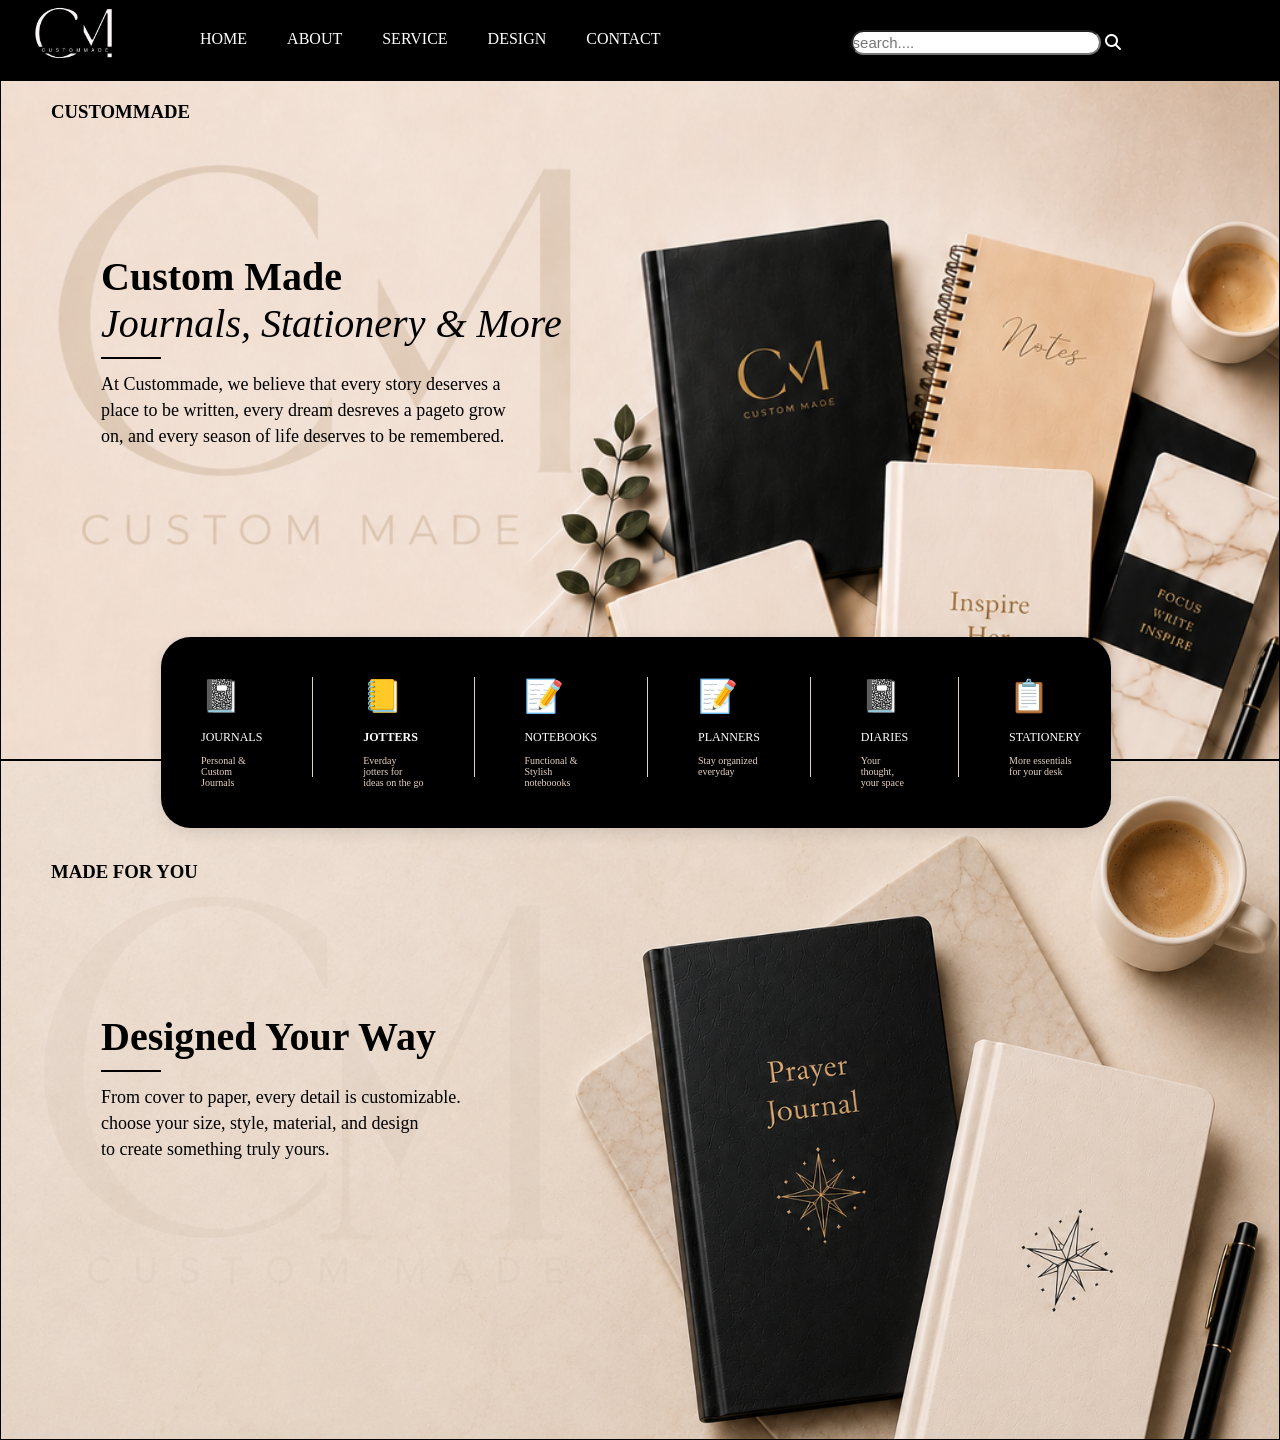
==== index.html @ 5de8f577 "first commit" ====
<!DOCTYPE html>
<html lang="en">

<head>
    <meta charset="UTF-8">
    <meta name="viewport" content="width=device-width, initial-scale=1.0">
    <title>CUSTOMMADE</title>
    <link rel="stylesheet" href="style.css">
    <link rel="stylesheet" href="https://cdnjs.cloudflare.com/ajax/libs/font-awesome/6.5.1/css/all.min.css">
</head>

<body>
    <div class="hero">
        <div class="logo"> </div>
        <div class="header">
            <a href="index.html">

                HOME
            </a>
            <a href="about.html">
                ABOUT
            </a>
            <a href="service.html">
                SERVICE
            </a>
            <a href="design.html">
                DESIGN
            </a>
            <a href="contact.html">
                CONTACT

            </a>

            <form action="search">
                <input type="text" placeholder="search....">
                <i class="fa-solid fa-magnifying-glass"></i>
            </form>
        </div>
    </div>
    <div class="background">
      <div class="CM">
        <h3>
            CUSTOMMADE
        </h3>
        </div>
        <div class="text">
            <b> Custom Made </b>
            <div class="text1"> Journals, Stationery & More</div>
        </div>
        <div class="line">

        </div>
        <div class="text3">
            At Custommade, we believe that every story deserves a
            <div class="text4">
     place to be written, every dream desreves a pageto grow 
            </div>
            <div class="text4">
                 on, and every season of life deserves to be remembered.


            </div>
        </div>



        <div class="stationery">
            <div class="emojies">
                <div> 📓
                    <div class="title1">JOURNALS</div>
                    <div class="title">
                        Personal &
                        Custom Journals
                    </div>
                </div>
                <div class="line1">

                </div>
                <div>
                    📒
                    <div class="title1">
                        <b> JOTTERS </b>
                        <div class="title">
                            Everday jotters
                            for ideas on the go
                        </div>
                    </div>

                </div>
                <div class="line1">

                </div>
                <div>
                    📝
                    <div class="title1">
                        NOTEBOOKS
                        <div class="title">
                            Functional & Stylish
                            noteboooks
                        </div>
                    </div>
                </div>
                <div class="line1">

                </div>
                <div>
                    📝
                    <div class="title1">
                        PLANNERS
                        <div class="title">
                            Stay organized
                            everyday
                        </div>
                    </div>
                </div>
                <div class="line1">

                </div>

                <div>
                    📓
                    <div class="title1">
                        DIARIES
                        <div class="title">
                            Your thought, your space
                        </div>
                    </div>
                </div>
                <div class="line1">

                </div>
                <div>
                    📋
                    <div class="title1">
                        STATIONERY
                        <div class="title">
                            More essentials for your desk
                        </div>
                    </div>
                </div>
            </div>
        </div>

    </div>
    <div class="background1">
        <div class="h">
            <h3>MADE FOR YOU
            </h3>
        </div>
        <div class="text">
            <b> Designed Your Way </b>

        </div>
        <div class="line">

        </div>
        <div class="text3">
            From cover to paper, every detail is customizable.
            <div class="text4">
                choose your size, style, material, and design
            </div>
            <div class="text4">
                to create something truly yours.





            </div>
        </div>
    </div>

<script src="index.js"></script>
</body>

</html>
---- style.css ----
* {
  margin: 0;
  padding: 0;
  box-sizing: border-box;
}
body {
  color: white;
  background-color: black;
}
.logo {
  height: 80px;
  width: 150px;
  background-image: url(1781220738416.jpg);
  background-position: center;
  background-repeat: no-repeat;
  background-size: cover;
  border-radius: 70px;
}

.hero {
  display: flex;
}

.header {
  display: flex;
  gap: 40px;
  margin-left: 50px;
  margin-top: 30px;
}
.header form {
  margin-left: 150px;
}
.header a {
  text-decoration: none;
  color: white;
}

.text {
  margin-left: 100px;
  font-size: 40px;
  margin-top: 130px;
}
.text1 {
  font-style: italic;
}
.background {
  border: solid 1px black;
  height: 680px;
  background-image: url(CM.png);
  background-repeat: no-repeat;
  background-size: cover;
  color: black;
}
.stationery {
  display: flex;

  width: 950px;
  padding: 40px;
  border-radius: 30px;
  box-shadow: 0 4px 15px rgba(0, 0, 0, 0.1);
  margin-left: 160px;
  background-color: black;
  margin-top: 190px;
  color: white;

  position: relative;
}
.line {
  height: 2px;
  width: 60px;
  background-color: black;
  margin-top: 10px;
  margin-left: 100px;
}
form input {
  font-size: 15px;
  border-radius: 15px;
  height: 25px;
  width: 250px;
}

button {
  background-color: black;
}
.text3 {
  margin-left: 100px;
  font-size: 18px;
  margin-top: 15px;
}
.text4 {
  margin-bottom: 5px;
  margin-top: 5px;
}
.emojies {
  font-size: xx-large;
  display: flex;
  gap: 50px;
}
.title1 {
  font-size: 12px;
  margin-top: 15px;
}
.title {
  font-size: 10px;
  color: #e5d0c0;
  margin-top: 10px;
}
.line1 {
  background-color: #e5d0c0;
  height: 100px;
  width: 2px;
}
.h h3 {
  margin-top: 100px;
  margin-left: 50px;
}
.background1 {
  border: solid 1px black;
  height: 680px;
  background-image: url(CM1.png);
  background-repeat: no-repeat;
  background-size: cover;
  color: black;
}
.background h3 {
  margin-left: 50px;
}
.background2 {
  border: solid 1px black;
  height: 450px;
  background-image: url(CUSTOMMADE.png);
  background-repeat: no-repeat;
  background-size: cover;
  background-position: center;

  color: black;
}
.background3 {
  border: solid 1px black;
  height: 460px;
  background-color: black;
  color: #e5d0c0;
}
.order {
  margin-left: 50px;
}
.Theme {
  font-size: 50px;
  margin-top: 30px;
}
.line2 {
  height: 2px;
  width: 60px;
  background-color: black;
  margin-top: 20px;
  margin-left: 1px;
}
.Theme1 {
  font-size: 16px;
  margin-top: 30px;
  display: flex;
  flex-direction: column;
  gap: 5px;
  font-family: "Gill Sans", "Gill Sans MT", Calibri, "Trebuchet MS", sans-serif;
}

.order1 {
  margin-left: 330px;
}
.section {
  margin-top: 30px;
  margin-left: 239px;
  font-size: 20px;
  font-family: "Gill Sans", "Gill Sans MT", Calibri, "Trebuchet MS", sans-serif;
}
.CM {
  margin-top: 20px;
}
.line3 {
  height: 2px;
  width: 40px;
  background-color: #e5d0c0;
  margin-top: 10px;
  margin-left: 290px;
}
.section1 {
  margin-top: 10px;
}
.emojie {
  display: flex;
  margin-left: 150px;
  margin-top: 40px;
  gap: 50px;
}
.emojie h3 {
  margin-bottom: 10px;
}
.line5 {
  background-color: #e5d0c0;
  height: 120px;
  width: 2px;
  margin-top: 20px;
}
.emojie1 {
  font-size: 30px;
  margin-left: 50px;
  margin-bottom: 10px;
}
.background4 {
  background-color: #e5d0c0;
  height: 350px;
  color: black;
  margin-top: 20px;
}
.section2 {
  display: flex;
  gap: 100px;
}
.image {
  border: 10px solid rgb(241, 228, 228);
  height: 300px;
  width: 350px;
  margin-left: 250px;
  margin-top: 30px;
  background-image: url(Note.png);
  background-repeat: repeat;
  background-size: cover;
  background-position: center;
}
.brand {
  margin-top: 70px;
}
.brand h3 {
  margin-bottom: 10px;
}
.brand p {
  margin-top: 4px;
}

.line6 {
  height: 2px;
  width: 50px;
  background-color: black;
  margin-bottom: 10px;
}
.font {
  font-size: 30px;
  margin-top: 20px;
}

.header :hover {
  color: #e5d0c0;
}
.header :active {
  color: #e5d0c0;
  text-shadow:
    0 0 5px #e5d0c0,
    0 0 10px #e5d0c0,
    0 0 20px #e5d0c0;
}
.idea {
  margin-left: 100px;
}
.background6 {
  border: solid 1px black;
  height: 350px;
  background-image: url(CUSTOMMADE.png);
  background-repeat: no-repeat;
  background-size: cover;
  background-position: center;
  color: black;
}
.section3 {
  margin-left: 245px;
  margin-top: 20px;
}
.border {
  height: 160px;
  width: 300px;
  background-color: #e5d0c0;
  border-radius: 30px;
}
.group {
  display: flex;
  gap: 30px;
  margin-top: 30px;
  margin-left: 160px;
}
.circle {
  height: 90px;
  width: 90px;
  background-color: black;
  border-radius: 90px;
  margin-left: 10px;
  margin-top: 10px;
}
.circle i {
  font-size: 40px;
  margin-left: 26px;
  margin-top: 24px;
}
.group1 {
  display: flex;
  gap: 55px;
}
.group1
b{
  color: black;
  font-size: 20px;
}
.group1
p{
  color: black;
  margin-top: 20px;
  font-size: 15px;
}
.background7 {
  border: solid 1px black;
  height: 320px;
  background-color: black;
  color: #e5d0c0;
}
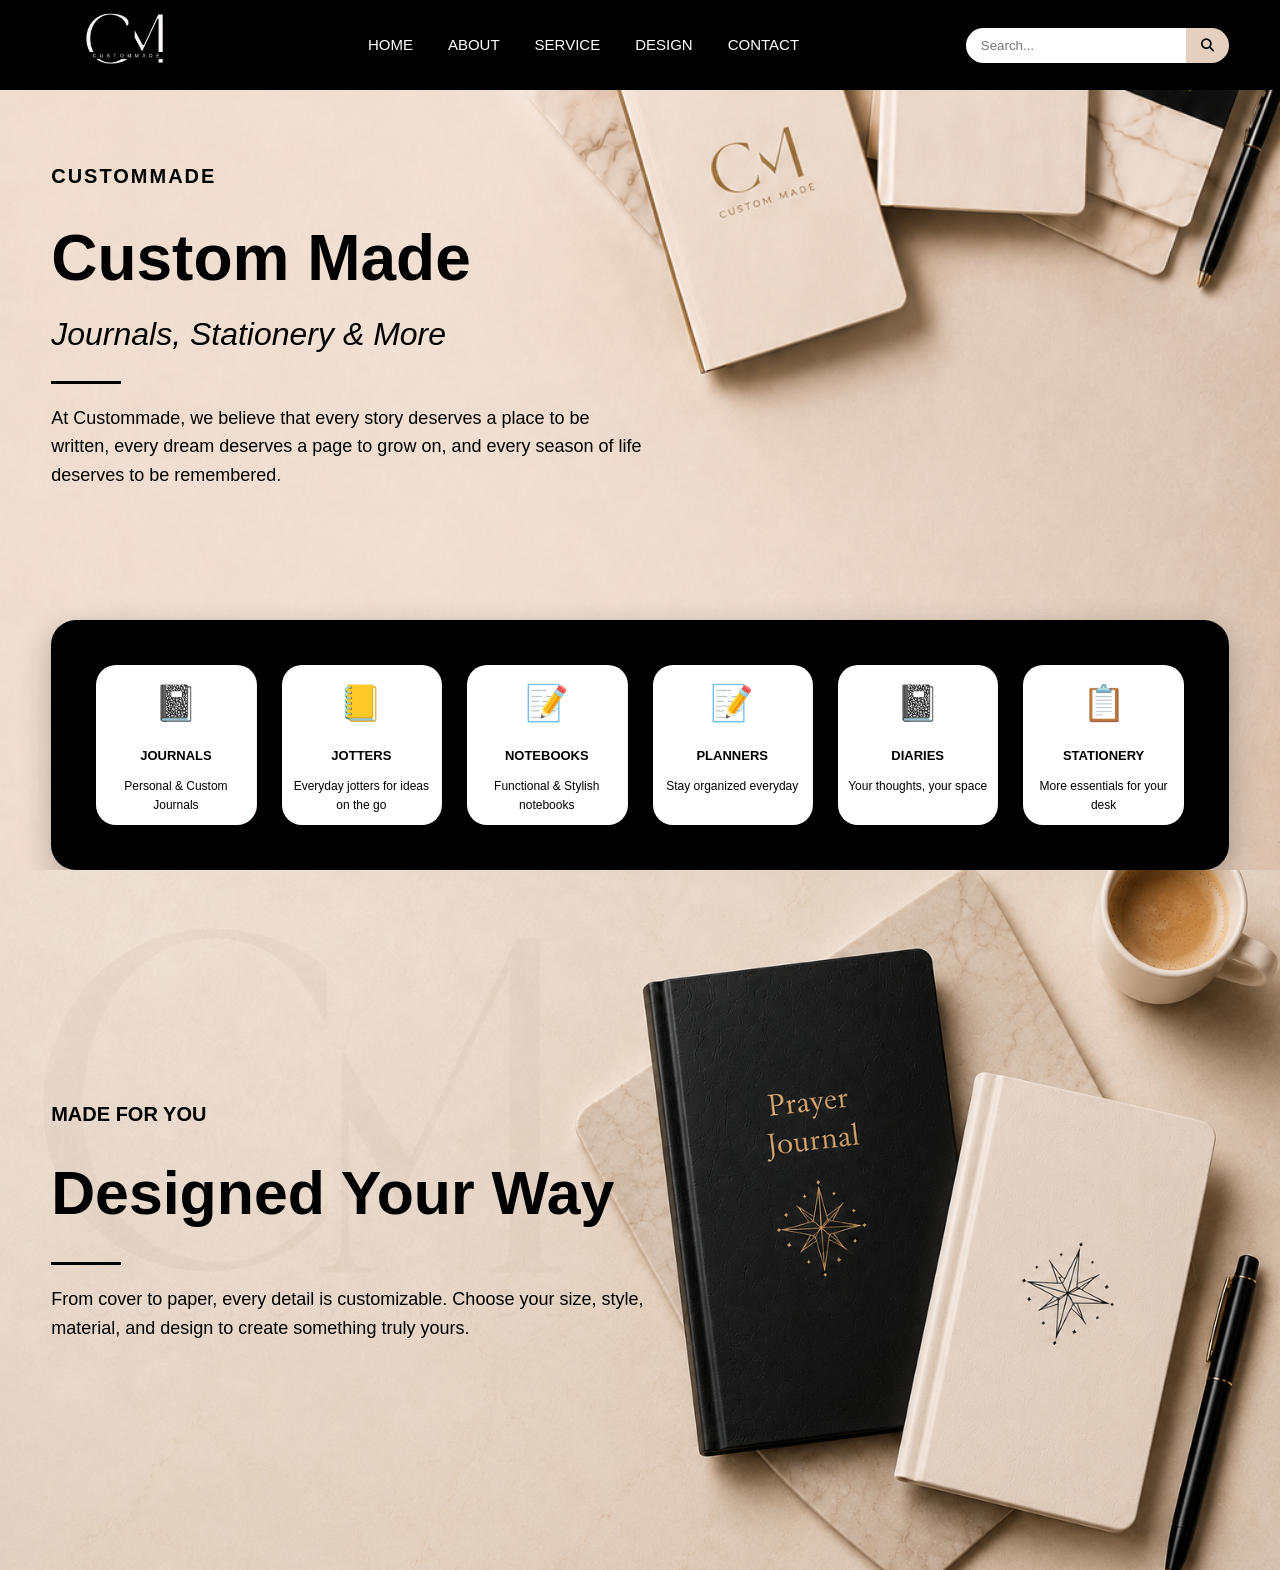
==== commit 2d98434a: "commit" ====
--- a/index.html
+++ b/index.html
@@ -1,176 +1,225 @@
 <!DOCTYPE html>
 <html lang="en">
-
 <head>
     <meta charset="UTF-8">
     <meta name="viewport" content="width=device-width, initial-scale=1.0">
-    <title>CUSTOMMADE</title>
+    <title>Custom Made | Journals & Stationery</title>
+
+    <!-- CSS -->
     <link rel="stylesheet" href="style.css">
-    <link rel="stylesheet" href="https://cdnjs.cloudflare.com/ajax/libs/font-awesome/6.5.1/css/all.min.css">
+
+    <!-- Font Awesome -->
+    <link rel="stylesheet"
+        href="https://cdnjs.cloudflare.com/ajax/libs/font-awesome/6.7.2/css/all.min.css">
 </head>
 
 <body>
-    <div class="hero">
-        <div class="logo"> </div>
-        <div class="header">
-            <a href="index.html">
-
-                HOME
-            </a>
-            <a href="about.html">
-                ABOUT
-            </a>
-            <a href="service.html">
-                SERVICE
-            </a>
-            <a href="design.html">
-                DESIGN
-            </a>
-            <a href="contact.html">
-                CONTACT
-
-            </a>
-
-            <form action="search">
-                <input type="text" placeholder="search....">
-                <i class="fa-solid fa-magnifying-glass"></i>
+
+    <!-- ================= NAVIGATION ================= -->
+
+    <header class="hero">
+
+        <div class="container nav-container">
+
+            <a href="index.html" class="logo"></a>
+
+            <nav class="navbar">
+
+                <ul class="nav-links">
+
+                    <li><a href="index.html" class="active">HOME</a></li>
+
+                    <li><a href="about.html">ABOUT</a></li>
+
+                    <li><a href="service.html">SERVICE</a></li>
+
+                    <li><a href="design.html">DESIGN</a></li>
+
+                    <li><a href="contact.html">CONTACT</a></li>
+
+                </ul>
+
+            </nav>
+
+            <form class="search-box">
+
+                <input type="text" placeholder="Search...">
+
+                <button type="submit">
+
+                    <i class="fa-solid fa-magnifying-glass"></i>
+
+                </button>
+
             </form>
-        </div>
-    </div>
-    <div class="background">
-      <div class="CM">
-        <h3>
-            CUSTOMMADE
-        </h3>
-        </div>
-        <div class="text">
-            <b> Custom Made </b>
-            <div class="text1"> Journals, Stationery & More</div>
-        </div>
-        <div class="line">
-
-        </div>
-        <div class="text3">
-            At Custommade, we believe that every story deserves a
-            <div class="text4">
-     place to be written, every dream desreves a pageto grow 
+
+        </div>
+
+    </header>
+
+
+
+    <!-- ================= HERO SECTION ================= -->
+
+    <section class="home-hero">
+
+        <div class="container hero-content">
+
+            <div class="hero-text">
+
+                <h4>CUSTOMMADE</h4>
+
+                <h1>
+                    Custom Made
+                    <span>Journals, Stationery & More</span>
+                </h1>
+
+                <div class="line"></div>
+
+                <p>
+
+                    At Custommade, we believe that every story deserves a
+                    place to be written, every dream deserves a page to grow
+                    on, and every season of life deserves to be remembered.
+
+                </p>
+
             </div>
-            <div class="text4">
-                 on, and every season of life deserves to be remembered.
-
-
-            </div>
-        </div>
-
-
-
-        <div class="stationery">
-            <div class="emojies">
-                <div> 📓
-                    <div class="title1">JOURNALS</div>
-                    <div class="title">
-                        Personal &
-                        Custom Journals
-                    </div>
-                </div>
-                <div class="line1">
-
-                </div>
-                <div>
-                    📒
-                    <div class="title1">
-                        <b> JOTTERS </b>
-                        <div class="title">
-                            Everday jotters
+
+        </div>
+
+
+
+        <!-- Stationery Box -->
+
+        <div class="container">
+
+            <div class="stationery">
+
+                <div class="stationery-grid">
+
+                    <div class="card">
+
+                        <div class="icon">📓</div>
+
+                        <h3>JOURNALS</h3>
+
+                        <p>
+                            Personal & Custom Journals
+                        </p>
+
+                    </div>
+
+                    <div class="card">
+
+                        <div class="icon">📒</div>
+
+                        <h3>JOTTERS</h3>
+
+                        <p>
+                            Everyday jotters
                             for ideas on the go
-                        </div>
-                    </div>
-
-                </div>
-                <div class="line1">
-
-                </div>
-                <div>
-                    📝
-                    <div class="title1">
-                        NOTEBOOKS
-                        <div class="title">
-                            Functional & Stylish
-                            noteboooks
-                        </div>
-                    </div>
-                </div>
-                <div class="line1">
-
-                </div>
-                <div>
-                    📝
-                    <div class="title1">
-                        PLANNERS
-                        <div class="title">
+                        </p>
+
+                    </div>
+
+                    <div class="card">
+
+                        <div class="icon">📝</div>
+
+                        <h3>NOTEBOOKS</h3>
+
+                        <p>
+                            Functional &
+                            Stylish notebooks
+                        </p>
+
+                    </div>
+
+                    <div class="card">
+
+                        <div class="icon">📝</div>
+
+                        <h3>PLANNERS</h3>
+
+                        <p>
                             Stay organized
                             everyday
-                        </div>
-                    </div>
+                        </p>
+
+                    </div>
+
+                    <div class="card">
+
+                        <div class="icon">📓</div>
+
+                        <h3>DIARIES</h3>
+
+                        <p>
+                            Your thoughts,
+                            your space
+                        </p>
+
+                    </div>
+
+                    <div class="card">
+
+                        <div class="icon">📋</div>
+
+                        <h3>STATIONERY</h3>
+
+                        <p>
+                            More essentials
+                            for your desk
+                        </p>
+
+                    </div>
+
                 </div>
-                <div class="line1">
-
-                </div>
-
-                <div>
-                    📓
-                    <div class="title1">
-                        DIARIES
-                        <div class="title">
-                            Your thought, your space
-                        </div>
-                    </div>
-                </div>
-                <div class="line1">
-
-                </div>
-                <div>
-                    📋
-                    <div class="title1">
-                        STATIONERY
-                        <div class="title">
-                            More essentials for your desk
-                        </div>
-                    </div>
-                </div>
+
             </div>
-        </div>
-
-    </div>
-    <div class="background1">
-        <div class="h">
-            <h3>MADE FOR YOU
-            </h3>
-        </div>
-        <div class="text">
-            <b> Designed Your Way </b>
-
-        </div>
-        <div class="line">
-
-        </div>
-        <div class="text3">
-            From cover to paper, every detail is customizable.
-            <div class="text4">
-                choose your size, style, material, and design
+
+        </div>
+
+    </section>
+
+
+
+    <!-- ================= SECOND SECTION ================= -->
+
+    <section class="design-section">
+
+        <div class="container">
+
+            <div class="design-content">
+
+                <h4>MADE FOR YOU</h4>
+
+                <h2>
+
+                    Designed Your Way
+
+                </h2>
+
+                <div class="line"></div>
+
+                <p>
+
+                    From cover to paper, every detail is customizable.
+                    Choose your size, style, material, and design
+                    to create something truly yours.
+
+                </p>
+
             </div>
-            <div class="text4">
-                to create something truly yours.
-
-
-
-
-
-            </div>
-        </div>
-    </div>
-
-<script src="index.js"></script>
+
+        </div>
+
+    </section>
+
+
+
+    <script src="index.js"></script>
+
 </body>
-
 </html>
--- a/style.css
+++ b/style.css
@@ -1,322 +1,1470 @@
-* {
-  margin: 0;
-  padding: 0;
-  box-sizing: border-box;
-}
-body {
-  color: white;
-  background-color: black;
-}
-.logo {
-  height: 80px;
-  width: 150px;
-  background-image: url(1781220738416.jpg);
-  background-position: center;
-  background-repeat: no-repeat;
-  background-size: cover;
-  border-radius: 70px;
-}
-
-.hero {
-  display: flex;
-}
-
-.header {
-  display: flex;
-  gap: 40px;
-  margin-left: 50px;
-  margin-top: 30px;
-}
-.header form {
-  margin-left: 150px;
-}
-.header a {
-  text-decoration: none;
-  color: white;
-}
-
-.text {
-  margin-left: 100px;
-  font-size: 40px;
-  margin-top: 130px;
-}
-.text1 {
-  font-style: italic;
-}
-.background {
-  border: solid 1px black;
-  height: 680px;
-  background-image: url(CM.png);
-  background-repeat: no-repeat;
-  background-size: cover;
-  color: black;
-}
-.stationery {
-  display: flex;
-
-  width: 950px;
-  padding: 40px;
-  border-radius: 30px;
-  box-shadow: 0 4px 15px rgba(0, 0, 0, 0.1);
-  margin-left: 160px;
-  background-color: black;
-  margin-top: 190px;
-  color: white;
-
-  position: relative;
-}
-.line {
-  height: 2px;
-  width: 60px;
-  background-color: black;
-  margin-top: 10px;
-  margin-left: 100px;
-}
-form input {
-  font-size: 15px;
-  border-radius: 15px;
-  height: 25px;
-  width: 250px;
-}
-
-button {
-  background-color: black;
-}
-.text3 {
-  margin-left: 100px;
-  font-size: 18px;
-  margin-top: 15px;
-}
-.text4 {
-  margin-bottom: 5px;
-  margin-top: 5px;
-}
-.emojies {
-  font-size: xx-large;
-  display: flex;
-  gap: 50px;
-}
-.title1 {
-  font-size: 12px;
-  margin-top: 15px;
-}
-.title {
-  font-size: 10px;
-  color: #e5d0c0;
-  margin-top: 10px;
-}
-.line1 {
-  background-color: #e5d0c0;
-  height: 100px;
-  width: 2px;
-}
-.h h3 {
-  margin-top: 100px;
-  margin-left: 50px;
-}
-.background1 {
-  border: solid 1px black;
-  height: 680px;
-  background-image: url(CM1.png);
-  background-repeat: no-repeat;
-  background-size: cover;
-  color: black;
-}
-.background h3 {
-  margin-left: 50px;
-}
-.background2 {
-  border: solid 1px black;
-  height: 450px;
-  background-image: url(CUSTOMMADE.png);
-  background-repeat: no-repeat;
-  background-size: cover;
-  background-position: center;
-
-  color: black;
-}
-.background3 {
-  border: solid 1px black;
-  height: 460px;
-  background-color: black;
-  color: #e5d0c0;
-}
-.order {
-  margin-left: 50px;
-}
-.Theme {
-  font-size: 50px;
-  margin-top: 30px;
-}
-.line2 {
-  height: 2px;
-  width: 60px;
-  background-color: black;
-  margin-top: 20px;
-  margin-left: 1px;
-}
-.Theme1 {
-  font-size: 16px;
-  margin-top: 30px;
-  display: flex;
-  flex-direction: column;
-  gap: 5px;
-  font-family: "Gill Sans", "Gill Sans MT", Calibri, "Trebuchet MS", sans-serif;
-}
-
-.order1 {
-  margin-left: 330px;
-}
-.section {
-  margin-top: 30px;
-  margin-left: 239px;
-  font-size: 20px;
-  font-family: "Gill Sans", "Gill Sans MT", Calibri, "Trebuchet MS", sans-serif;
-}
-.CM {
-  margin-top: 20px;
-}
-.line3 {
-  height: 2px;
-  width: 40px;
-  background-color: #e5d0c0;
-  margin-top: 10px;
-  margin-left: 290px;
-}
-.section1 {
-  margin-top: 10px;
-}
-.emojie {
-  display: flex;
-  margin-left: 150px;
-  margin-top: 40px;
-  gap: 50px;
-}
-.emojie h3 {
-  margin-bottom: 10px;
-}
-.line5 {
-  background-color: #e5d0c0;
-  height: 120px;
-  width: 2px;
-  margin-top: 20px;
-}
-.emojie1 {
-  font-size: 30px;
-  margin-left: 50px;
-  margin-bottom: 10px;
-}
-.background4 {
-  background-color: #e5d0c0;
-  height: 350px;
-  color: black;
-  margin-top: 20px;
-}
-.section2 {
-  display: flex;
-  gap: 100px;
-}
-.image {
-  border: 10px solid rgb(241, 228, 228);
-  height: 300px;
-  width: 350px;
-  margin-left: 250px;
-  margin-top: 30px;
-  background-image: url(Note.png);
-  background-repeat: repeat;
-  background-size: cover;
-  background-position: center;
-}
-.brand {
-  margin-top: 70px;
-}
-.brand h3 {
-  margin-bottom: 10px;
-}
-.brand p {
-  margin-top: 4px;
-}
-
-.line6 {
-  height: 2px;
-  width: 50px;
-  background-color: black;
-  margin-bottom: 10px;
-}
-.font {
-  font-size: 30px;
-  margin-top: 20px;
-}
-
-.header :hover {
-  color: #e5d0c0;
-}
-.header :active {
-  color: #e5d0c0;
-  text-shadow:
-    0 0 5px #e5d0c0,
-    0 0 10px #e5d0c0,
-    0 0 20px #e5d0c0;
-}
-.idea {
-  margin-left: 100px;
-}
-.background6 {
-  border: solid 1px black;
-  height: 350px;
-  background-image: url(CUSTOMMADE.png);
-  background-repeat: no-repeat;
-  background-size: cover;
-  background-position: center;
-  color: black;
-}
-.section3 {
-  margin-left: 245px;
-  margin-top: 20px;
-}
-.border {
-  height: 160px;
-  width: 300px;
-  background-color: #e5d0c0;
-  border-radius: 30px;
-}
-.group {
-  display: flex;
-  gap: 30px;
-  margin-top: 30px;
-  margin-left: 160px;
-}
-.circle {
-  height: 90px;
-  width: 90px;
-  background-color: black;
-  border-radius: 90px;
-  margin-left: 10px;
-  margin-top: 10px;
-}
-.circle i {
-  font-size: 40px;
-  margin-left: 26px;
-  margin-top: 24px;
-}
-.group1 {
-  display: flex;
-  gap: 55px;
-}
-.group1
-b{
-  color: black;
-  font-size: 20px;
-}
-.group1
-p{
-  color: black;
-  margin-top: 20px;
-  font-size: 15px;
-}
-.background7 {
-  border: solid 1px black;
-  height: 320px;
-  background-color: black;
-  color: #e5d0c0;
+/* ===========================
+   RESET
+=========================== */
+
+*{
+    margin:0;
+    padding:0;
+    box-sizing:border-box;
+}
+
+html{
+    scroll-behavior:smooth;
+}
+
+body{
+    background:#000;
+    color:#fff;
+    font-family:Arial, Helvetica, sans-serif;
+    line-height:1.6;
+}
+
+/* ===========================
+   COLORS
+=========================== */
+
+:root{
+
+    --primary:#000;
+    --secondary:#E5D0C0;
+    --white:#fff;
+    --text:#333;
+    --green:#446341;
+
+}
+
+/* ===========================
+   REUSABLE
+=========================== */
+
+.container{
+
+    width:min(92%,1200px);
+    margin:auto;
+
+}
+
+.line{
+
+    width:70px;
+    height:3px;
+    background:#000;
+    margin:20px 0;
+
+}
+
+/* ===========================
+   HEADER
+=========================== */
+
+.hero{
+
+    background:#000;
+    position:sticky;
+    top:0;
+    z-index:1000;
+
+}
+
+.nav-container{
+
+    display:flex;
+    justify-content:space-between;
+    align-items:center;
+    min-height:90px;
+    gap:30px;
+
+}
+
+/* ===========================
+   LOGO
+=========================== */
+
+.logo{
+
+    width:150px;
+    height:75px;
+
+    background-image:url("1781220738416.jpg");
+    background-size:cover;
+    background-position:center;
+
+    border-radius:50px;
+
+    display:block;
+
+}
+
+/* ===========================
+   NAVIGATION
+=========================== */
+
+.nav-links{
+
+    display:flex;
+    list-style:none;
+    gap:35px;
+
+}
+
+.nav-links a{
+
+    text-decoration:none;
+    color:white;
+    font-size:15px;
+    transition:.3s;
+
+}
+
+.nav-links a:hover{
+
+    color:var(--secondary);
+
+}
+
+.active{
+
+    color:var(--secondary);
+
+}
+
+/* ===========================
+   SEARCH
+=========================== */
+
+.search-box{
+
+    display:flex;
+    align-items:center;
+
+}
+
+.search-box input{
+
+    width:220px;
+    padding:10px 15px;
+
+    border:none;
+    outline:none;
+
+    border-radius:25px 0 0 25px;
+
+}
+
+.search-box button{
+
+    padding:10px 15px;
+
+    border:none;
+    cursor:pointer;
+
+    background:var(--secondary);
+
+    border-radius:0 25px 25px 0;
+
+}
+
+/* ===========================
+   HERO SECTION
+=========================== */
+
+.home-hero{
+
+    background-image:url("CM.png");
+    background-size:cover;
+    background-position:center;
+    background-repeat:no-repeat;
+
+    min-height:750px;
+
+    color:#000;
+
+    padding-top:70px;
+
+}
+
+.hero-content{
+
+    display:flex;
+    align-items:center;
+
+}
+
+.hero-text{
+
+    max-width:650px;
+
+}
+
+.hero-text h4{
+
+    font-size:20px;
+    letter-spacing:2px;
+    margin-bottom:15px;
+
+}
+
+.hero-text h1{
+
+    font-size:clamp(2.7rem,5vw,4rem);
+
+    margin-bottom:10px;
+
+}
+
+.hero-text h1 span{
+
+    display:block;
+
+    font-size:clamp(1.2rem,3vw,2rem);
+
+    font-style:italic;
+
+    font-weight:400;
+
+}
+
+.hero-text p{
+
+    font-size:18px;
+    max-width:600px;
+
+}
+
+/* ===========================
+   STATIONERY BOX
+=========================== */
+
+.stationery{
+
+    margin-top:130px;
+
+    background:#000;
+
+    border-radius:25px;
+
+    padding:45px;
+
+    box-shadow:0 10px 30px rgba(0,0,0,.25);
+
+}
+
+.stationery-grid{
+
+    display:grid;
+
+    grid-template-columns:repeat(6,1fr);
+
+    gap:25px;
+    
+
+}
+
+.card{
+
+    text-align:center;
+
+    border-right:1px solid rgba(229,208,192,.4);
+
+    padding:10px;
+
+}
+
+.card:last-child{
+
+    border-right:none;
+
+}
+
+.icon{
+
+    font-size:35px;
+
+    margin-bottom:15px;
+
+}
+
+.card h3{
+
+    
+
+    font-size:13px;
+
+    margin-bottom:10px;
+
+}
+
+.card p{
+
+    color:var(--secondary);
+
+    font-size:12px;
+    color: #000;
+
+}
+
+/* ===========================
+   SECOND SECTION
+=========================== */
+
+.design-section{
+
+    background-image:url("CM1.png");
+
+    background-size:cover;
+
+    background-position:center;
+
+    background-repeat:no-repeat;
+
+    min-height:700px;
+
+    color:#000;
+
+    display:flex;
+
+    align-items:center;
+
+}
+
+.design-content{
+
+    max-width:650px;
+
+}
+
+.design-content h4{
+
+    font-size:20px;
+    margin-bottom:15px;
+
+}
+
+.design-content h2{
+
+    font-size:clamp(2.5rem,5vw,3.8rem);
+
+    margin-bottom:10px;
+
+}
+
+.design-content p{
+
+    font-size:18px;
+
+}
+
+/* ===========================
+   TABLET
+=========================== */
+
+@media(max-width:992px){
+
+.nav-container{
+
+    flex-wrap:wrap;
+
+    justify-content:center;
+
+}
+
+.nav-links{
+
+    gap:20px;
+
+}
+
+.search-box{
+
+    width:100%;
+    justify-content:center;
+
+}
+
+.stationery-grid{
+
+    grid-template-columns:repeat(3,1fr);
+
+}
+
+.card{
+
+    border:none;
+
+    border-bottom:1px solid rgba(255,255,255,.15);
+
+    padding-bottom:25px;
+
+}
+
+}
+
+/* ===========================
+   MOBILE
+=========================== */
+
+@media(max-width:768px){
+
+.logo{
+
+    margin:auto;
+
+}
+
+.nav-container{
+
+    flex-direction:column;
+
+    padding:20px 0;
+
+}
+
+.nav-links{
+
+    flex-direction:column;
+
+    text-align:center;
+
+    gap:15px;
+
+}
+
+.search-box{
+
+    width:100%;
+
+}
+
+.search-box input{
+
+    width:100%;
+
+}
+
+.home-hero{
+
+    padding-top:40px;
+
+    text-align:center;
+
+}
+
+.hero-text{
+
+    margin:auto;
+
+}
+
+.line{
+
+    margin:20px auto;
+
+}
+
+.stationery{
+
+    margin-top:70px;
+
+    padding:30px 20px;
+
+}
+
+.stationery-grid{
+
+    grid-template-columns:1fr;
+
+    gap:30px;
+
+}
+
+.card{
+
+    border:none;
+
+}
+
+.design-section{
+
+    text-align:center;
+
+}
+
+.design-content{
+
+    margin:auto;
+
+}
+
+}
+
+/* ===========================
+   SMALL PHONES
+=========================== */
+
+@media(max-width:480px){
+
+.hero-text h1{
+
+    font-size:2.2rem;
+
+}
+
+.hero-text p{
+
+    font-size:15px;
+
+}
+
+.design-content h2{
+
+    font-size:2rem;
+
+}
+
+.search-box input{
+
+    font-size:14px;
+
+}
+
+}
+/*========================================
+            ABOUT HERO
+=========================================*/
+
+.about-hero{
+    min-height:85vh;
+    background:url("CUSTOMMADE.png") center center/cover no-repeat;
+    display:flex;
+    align-items:center;
+    color:#000;
+    padding:80px 0;
+}
+
+.about-text{
+    max-width:700px;
+}
+
+.about-text h4{
+    font-size:18px;
+    letter-spacing:2px;
+    margin-bottom:15px;
+}
+
+.about-text h1{
+    font-size:clamp(2.8rem,5vw,4.2rem);
+    margin-bottom:20px;
+}
+
+.about-text h1 span{
+    display:block;
+    font-style:italic;
+    font-weight:400;
+}
+
+.about-text p{
+    font-size:17px;
+    line-height:1.8;
+    margin-bottom:15px;
+}
+
+/*========================================
+            OUR DESIRE
+=========================================*/
+
+.desire-section{
+    background:#000;
+    color:#E5D0C0;
+    padding:90px 0;
+}
+
+.section-title{
+    text-align:center;
+    margin-bottom:25px;
+}
+
+.section-title h2{
+    font-size:32px;
+    letter-spacing:2px;
+}
+
+.light{
+    background:#E5D0C0;
+    margin:20px auto;
+}
+
+.desire-text{
+    max-width:900px;
+    margin:auto;
+    text-align:center;
+    font-size:18px;
+    line-height:1.8;
+    margin-bottom:70px;
+}
+
+/*========================================
+            VALUE CARDS
+=========================================*/
+
+.values{
+    display:grid;
+    grid-template-columns:repeat(4,1fr);
+    gap:30px;
+}
+
+.value-card{
+    background:#111;
+    border-radius:20px;
+    padding:35px 25px;
+    text-align:center;
+    transition:.35s;
+}
+
+.value-card:hover{
+    transform:translateY(-8px);
+    box-shadow:0 10px 25px rgba(229,208,192,.15);
+}
+
+.value-card i{
+    font-size:45px;
+    color:#E5D0C0;
+    margin-bottom:20px;
+}
+
+.value-card h3{
+    margin-bottom:15px;
+    color:#fff;
+}
+
+.value-card p{
+    color:#ddd;
+    line-height:1.7;
+    font-size:15px;
+}
+
+/*========================================
+            BRAND SECTION
+=========================================*/
+
+.brand-section{
+    background:#E5D0C0;
+    color:#000;
+    padding:90px 0;
+}
+
+.brand-grid{
+    display:grid;
+    grid-template-columns:1fr 1fr;
+    gap:70px;
+    align-items:center;
+}
+
+.brand-image{
+    height:420px;
+    border:10px solid #fff;
+    border-radius:15px;
+    background:url("Note.png") center center/cover no-repeat;
+}
+
+.brand-content h3{
+    font-size:18px;
+    margin-bottom:15px;
+}
+
+.brand-content p{
+    font-size:17px;
+    margin-bottom:15px;
+    line-height:1.8;
+}
+
+.brand-content .line{
+    margin-bottom:25px;
+}
+
+.thanks{
+    margin-top:35px;
+    font-size:40px;
+    font-family:cursive;
+}
+
+.brand-content h4{
+    margin-top:10px;
+    letter-spacing:2px;
+}
+
+/*========================================
+            TABLET
+=========================================*/
+
+@media(max-width:992px){
+
+.values{
+    grid-template-columns:repeat(2,1fr);
+}
+
+.brand-grid{
+    grid-template-columns:1fr;
+    gap:50px;
+}
+
+.brand-image{
+    max-width:500px;
+    width:100%;
+    margin:auto;
+}
+
+.brand-content{
+    text-align:center;
+}
+
+.brand-content .line{
+    margin:20px auto;
+}
+
+}
+
+/*========================================
+            MOBILE
+=========================================*/
+
+@media(max-width:768px){
+
+.about-hero{
+    text-align:center;
+    min-height:auto;
+    padding:70px 0;
+}
+
+.about-text{
+    margin:auto;
+}
+
+.about-text .line{
+    margin:20px auto;
+}
+
+.about-text h1{
+    font-size:2.4rem;
+}
+
+.about-text p{
+    font-size:16px;
+}
+
+.desire-section{
+    padding:70px 0;
+}
+
+.values{
+    grid-template-columns:1fr;
+}
+
+.value-card{
+    max-width:400px;
+    margin:auto;
+}
+
+.brand-section{
+    padding:70px 0;
+}
+
+.brand-image{
+    height:320px;
+}
+
+.thanks{
+    font-size:32px;
+}
+
+}
+
+/*========================================
+            SMALL PHONES
+=========================================*/
+
+@media(max-width:480px){
+
+.about-text h4{
+    font-size:16px;
+}
+
+.about-text h1{
+    font-size:2rem;
+}
+
+.section-title h2{
+    font-size:26px;
+}
+
+.desire-text{
+    font-size:16px;
+}
+
+.brand-content p{
+    font-size:15px;
+}
+
+.brand-image{
+    height:260px;
+}
+
+}
+/*=====================================
+            SERVICE HERO
+=====================================*/
+
+.service-hero{
+    min-height: 85vh;
+    background: url("CUSTOMMADE.png") center center/cover no-repeat;
+    display: flex;
+    align-items: center;
+    color: #000;
+    padding: 80px 0;
+}
+
+.service-text{
+    max-width: 700px;
+}
+
+.service-text h4{
+    font-size: 18px;
+    letter-spacing: 2px;
+    margin-bottom: 15px;
+}
+
+.service-text h1{
+    font-size: clamp(2.8rem, 5vw, 4.2rem);
+    margin-bottom: 20px;
+}
+
+.service-text h1 span{
+    display: block;
+    font-style: italic;
+    font-weight: 400;
+}
+
+.service-text p{
+    font-size: 17px;
+    line-height: 1.8;
+    margin-bottom: 15px;
+}
+
+
+/*=====================================
+            SERVICES SECTION
+=====================================*/
+
+.services-section{
+    background: #000;
+    padding: 90px 0;
+    color: #E5D0C0;
+}
+
+.services-section .section-title{
+    text-align: center;
+    margin-bottom: 60px;
+}
+
+.services-section .section-title h2{
+    font-size: 32px;
+    letter-spacing: 2px;
+}
+
+.services-section .light{
+    background: #E5D0C0;
+    margin: 20px auto;
+}
+
+
+/*=====================================
+            GRID
+=====================================*/
+
+.services-grid{
+    display: grid;
+    grid-template-columns: repeat(3,1fr);
+    gap: 35px;
+}
+
+
+/*=====================================
+            CARD
+=====================================*/
+
+.service-card{
+
+    background: #E5D0C0;
+    color: #000;
+
+    border-radius: 25px;
+
+    padding: 35px 25px;
+
+    text-align: center;
+
+    transition: .35s;
+}
+
+.service-card:hover{
+
+    transform: translateY(-8px);
+
+    box-shadow: 0 10px 25px rgba(229,208,192,.25);
+
+}
+
+
+/*=====================================
+            ICON CIRCLE
+=====================================*/
+
+.circle{
+
+    width: 90px;
+    height: 90px;
+
+    background: #000;
+    color: #E5D0C0;
+
+    border-radius: 50%;
+
+    margin: 0 auto 25px;
+
+    display: flex;
+    justify-content: center;
+    align-items: center;
+
+}
+
+.circle i{
+
+    font-size: 36px;
+
+}
+
+
+/*=====================================
+            CARD TEXT
+=====================================*/
+
+.service-card h3{
+
+    font-size: 22px;
+
+    margin-bottom: 18px;
+
+}
+
+.service-card p{
+
+    font-size: 16px;
+
+    line-height: 1.8;
+
+}
+
+
+/*=====================================
+            TABLET
+=====================================*/
+
+@media (max-width:992px){
+
+.services-grid{
+
+grid-template-columns:repeat(2,1fr);
+
+gap:30px;
+
+}
+
+.service-text{
+
+max-width:100%;
+
+}
+
+}
+
+
+/*=====================================
+            MOBILE
+=====================================*/
+
+@media (max-width:768px){
+
+.service-hero{
+
+text-align:center;
+
+padding:70px 0;
+
+min-height:auto;
+
+}
+
+.service-text{
+
+margin:auto;
+
+}
+
+.service-text .line{
+
+margin:20px auto;
+
+}
+
+.services-grid{
+
+grid-template-columns:1fr;
+
+}
+
+.service-card{
+
+max-width:420px;
+
+margin:auto;
+
+}
+
+}
+
+
+/*=====================================
+        SMALL PHONES
+=====================================*/
+
+@media (max-width:480px){
+
+.service-text h4{
+
+font-size:16px;
+
+}
+
+.service-text h1{
+
+font-size:2.2rem;
+
+}
+
+.service-text p{
+
+font-size:15px;
+
+}
+
+.service-card{
+
+padding:30px 20px;
+
+}
+
+.circle{
+
+width:75px;
+height:75px;
+
+}
+
+.circle i{
+
+font-size:30px;
+
+}
+
+.service-card h3{
+
+font-size:20px;
+
+}
+
+.service-card p{
+
+font-size:15px;
+
+}
+
+}
+/*========================================
+            DESIGN PAGE
+=========================================*/
+
+.products-page{
+    width:min(95%,1300px);
+    margin:40px auto;
+    color:#fff;
+}
+
+/*========================================
+            CATEGORIES
+=========================================*/
+
+.categories{
+    display:grid;
+    grid-template-columns:repeat(auto-fit,minmax(120px,1fr));
+    gap:20px;
+    margin-bottom:40px;
+}
+
+.category{
+
+    background:#111;
+
+    border-radius:15px;
+
+    padding:20px 10px;
+
+    text-align:center;
+
+    cursor:pointer;
+
+    transition:.35s;
+
+    border:2px solid transparent;
+
+}
+
+.category:hover{
+
+    transform:translateY(-5px);
+
+    border-color:#446341;
+
+}
+
+.category.active{
+
+    background:#446341;
+
+}
+
+.category i{
+
+    font-size:30px;
+
+    color:#E5D0C0;
+
+    margin-bottom:10px;
+
+}
+
+.category p{
+
+    color:white;
+
+    font-size:14px;
+
+}
+
+/*========================================
+            TOP BAR
+=========================================*/
+
+.top-bar{
+
+    display:flex;
+
+    justify-content:space-between;
+
+    align-items:center;
+
+    margin:40px 0;
+
+    flex-wrap:wrap;
+
+    gap:20px;
+
+}
+
+.filter-btn{
+
+    background:#446341;
+
+    color:white;
+
+    border:none;
+
+    padding:12px 25px;
+
+    border-radius:10px;
+
+    cursor:pointer;
+
+}
+
+.filter-btn:hover{
+
+    background:#355132;
+
+}
+
+#sort{
+
+    padding:12px 15px;
+
+    border-radius:10px;
+
+    border:none;
+
+    outline:none;
+
+}
+
+#resultCount{
+
+    font-weight:bold;
+
+}
+
+/*========================================
+            PRODUCTS
+=========================================*/
+
+.products{
+
+    display:grid;
+
+    grid-template-columns:repeat(auto-fit,minmax(250px,1fr));
+
+    gap:30px;
+
+}
+
+/*========================================
+            CARD
+=========================================*/
+
+.card{
+
+    background:white;
+
+    color:black;
+
+    border-radius:20px;
+
+    overflow:hidden;
+
+    transition:.35s;
+
+    cursor:pointer;
+
+}
+
+.card:hover{
+
+    transform:translateY(-8px);
+
+    box-shadow:0 15px 30px rgba(255,255,255,.15);
+
+}
+
+.card img{
+
+    width:100%;
+
+    height:280px;
+
+    object-fit:cover;
+
+}
+
+.card-content{
+
+    padding:20px;
+
+}
+
+.card-content h3{
+
+    margin-bottom:10px;
+
+    font-size:20px;
+
+}
+
+.card-content p{
+
+    color:#666;
+
+    margin-bottom:15px;
+
+}
+
+.price{
+
+    font-size:22px;
+
+    font-weight:bold;
+
+    color:#446341;
+
+}
+
+/*========================================
+            CTA
+=========================================*/
+
+.cta{
+
+    margin-top:80px;
+
+    background:#E5D0C0;
+
+    color:black;
+
+    border-radius:20px;
+
+    padding:40px;
+
+    display:flex;
+
+    justify-content:space-between;
+
+    align-items:center;
+
+    flex-wrap:wrap;
+
+    gap:30px;
+
+}
+
+.cta h2{
+
+    margin-bottom:10px;
+
+    font-size:32px;
+
+}
+
+.cta p{
+
+    font-size:17px;
+
+}
+
+.cta button{
+
+    background:#446341;
+
+    color:white;
+
+    border:none;
+
+    padding:15px 35px;
+
+    border-radius:10px;
+
+    cursor:pointer;
+
+    font-size:16px;
+
+    transition:.3s;
+
+}
+
+.cta button:hover{
+
+    background:#355132;
+
+}
+
+/*========================================
+            TABLET
+=========================================*/
+
+@media(max-width:992px){
+
+.top-bar{
+
+justify-content:center;
+
+}
+
+.products{
+
+grid-template-columns:repeat(2,1fr);
+
+}
+
+}
+
+/*========================================
+            MOBILE
+=========================================*/
+
+@media(max-width:768px){
+
+.categories{
+
+grid-template-columns:repeat(3,1fr);
+
+}
+
+.products{
+
+grid-template-columns:1fr;
+
+}
+
+.top-bar{
+
+flex-direction:column;
+
+}
+
+.cta{
+
+text-align:center;
+
+justify-content:center;
+
+}
+
+.cta button{
+
+width:100%;
+
+}
+
+}
+
+/*========================================
+        SMALL PHONES
+=========================================*/
+
+@media(max-width:480px){
+
+.categories{
+
+grid-template-columns:repeat(2,1fr);
+
+}
+
+.card img{
+
+height:240px;
+
+}
+
+.cta{
+
+padding:30px 20px;
+
+}
+
+.cta h2{
+
+font-size:25px;
+
+}
+
+.cta p{
+
+font-size:15px;
+
+}
+
 }
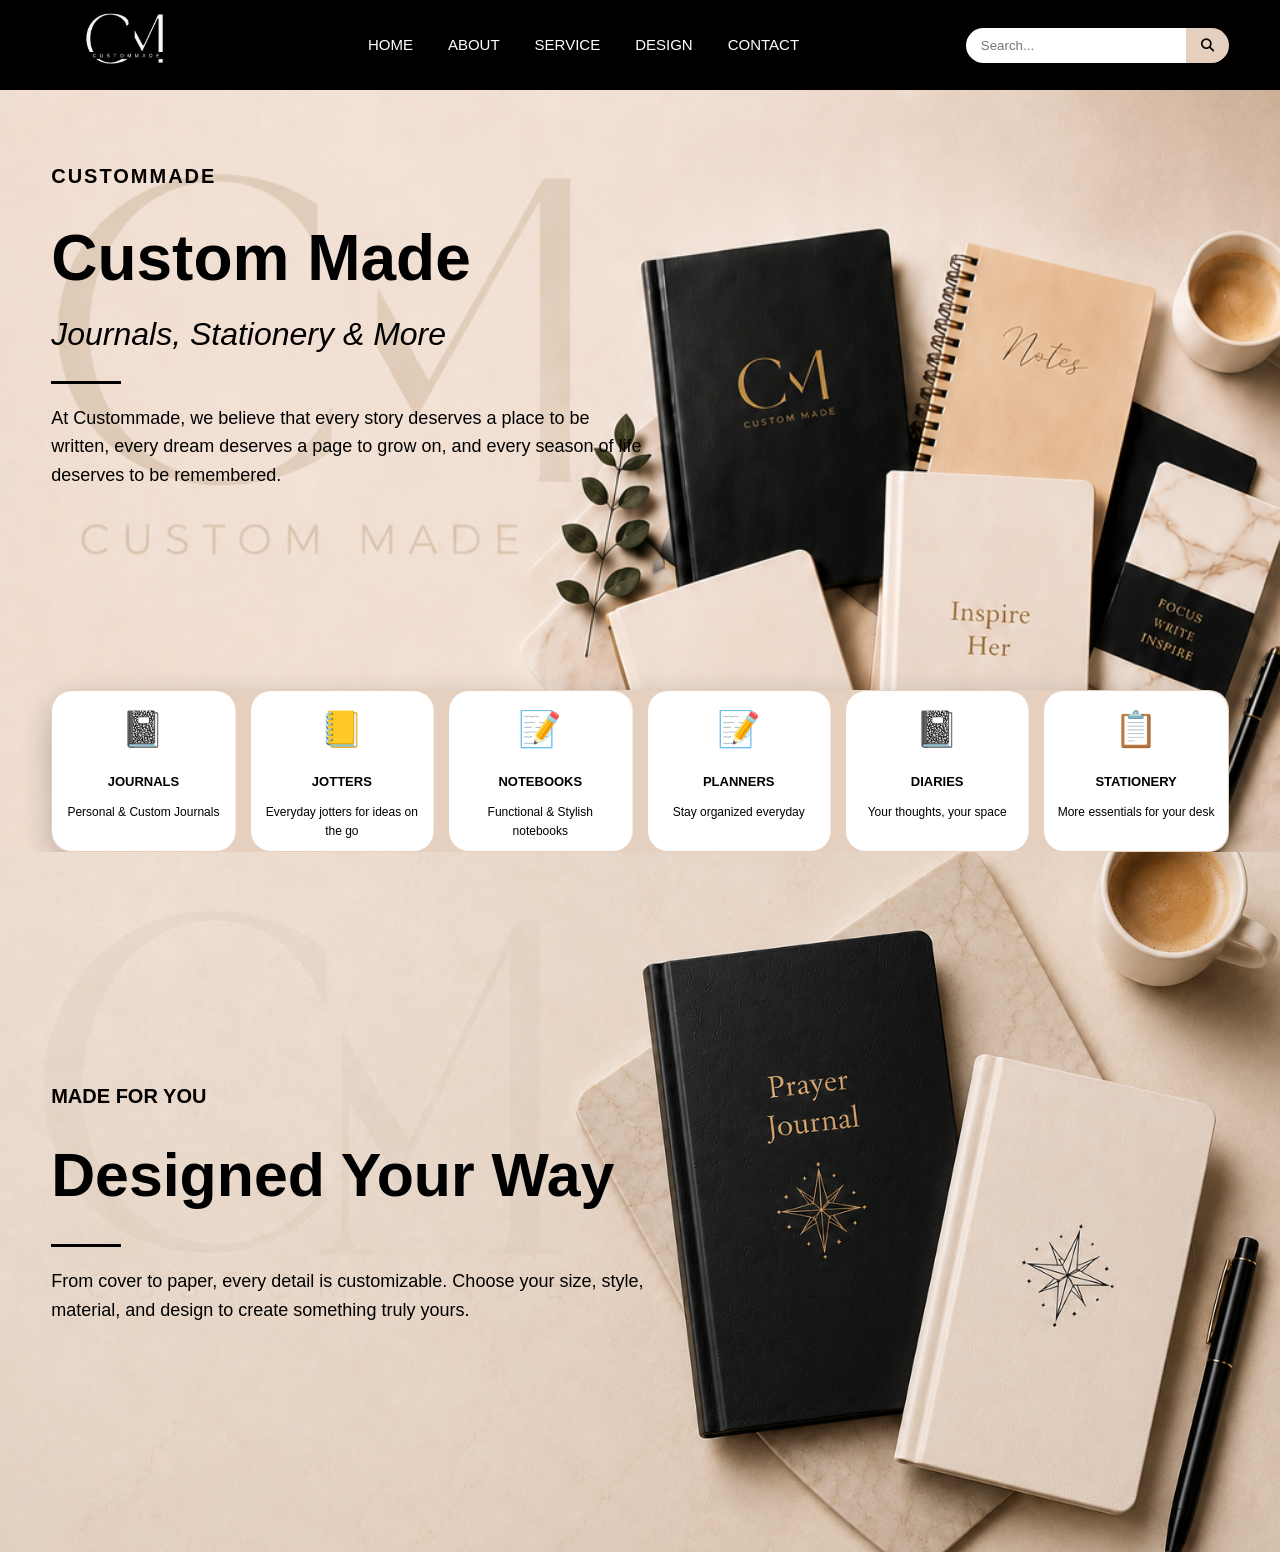
==== commit 1cb0798f: "commit 3" ====
--- a/index.html
+++ b/index.html
@@ -21,9 +21,15 @@
 
         <div class="container nav-container">
 
-            <a href="index.html" class="logo"></a>
-
-            <nav class="navbar">
+            <a href="index.html" class="logo" aria-label="Custom Made home"></a>
+
+            <button class="nav-toggle" type="button" aria-label="Toggle navigation" aria-expanded="false" aria-controls="navMenu">
+                <span></span>
+                <span></span>
+                <span></span>
+            </button>
+
+            <nav class="navbar" id="navMenu">
 
                 <ul class="nav-links">
 
--- a/style.css
+++ b/style.css
@@ -1,6 +1,4 @@
-/* ===========================
-   RESET
-=========================== */
+/* RESET*/
 
 *{
     margin:0;
@@ -19,28 +17,15 @@
     line-height:1.6;
 }
 
-/* ===========================
-   COLORS
-=========================== */
-
-:root{
-
-    --primary:#000;
-    --secondary:#E5D0C0;
-    --white:#fff;
-    --text:#333;
-    --green:#446341;
-
-}
-
-/* ===========================
-   REUSABLE
-=========================== */
+
+
+/*REUSABLE */
 
 .container{
 
     width:min(92%,1200px);
     margin:auto;
+    
 
 }
 
@@ -53,9 +38,7 @@
 
 }
 
-/* ===========================
-   HEADER
-=========================== */
+/*HEADER */
 
 .hero{
 
@@ -76,9 +59,7 @@
 
 }
 
-/* ===========================
-   LOGO
-=========================== */
+/*LOGO*/
 
 .logo{
 
@@ -95,9 +76,7 @@
 
 }
 
-/* ===========================
-   NAVIGATION
-=========================== */
+/*NAVIGATION */
 
 .nav-links{
 
@@ -128,9 +107,39 @@
 
 }
 
-/* ===========================
-   SEARCH
-=========================== */
+/*NAV TOGGLE*/
+
+.nav-toggle{
+    display:none;
+    background:transparent;
+    border:none;
+    cursor:pointer;
+    padding:6px;
+    flex-direction:column;
+    gap:5px;
+}
+
+.nav-toggle span{
+    display:block;
+    width:24px;
+    height:2px;
+    background:#fff;
+    transition:.3s;
+}
+
+.nav-toggle.active span:nth-child(1){
+    transform:translateY(7px) rotate(45deg);
+}
+
+.nav-toggle.active span:nth-child(2){
+    opacity:0;
+}
+
+.nav-toggle.active span:nth-child(3){
+    transform:translateY(-7px) rotate(-45deg);
+}
+
+/*SEARCH */
 
 .search-box{
 
@@ -158,21 +167,19 @@
     border:none;
     cursor:pointer;
 
-    background:var(--secondary);
+    background:#E5D0C0;
 
     border-radius:0 25px 25px 0;
 
 }
 
-/* ===========================
-   HERO SECTION
-=========================== */
+/*HERO SECTION*/
 
 .home-hero{
 
     background-image:url("CM.png");
     background-size:cover;
-    background-position:center;
+
     background-repeat:no-repeat;
 
     min-height:750px;
@@ -237,14 +244,11 @@
 
 .stationery{
 
-    margin-top:130px;
-
-    background:#000;
+    margin-top:200px;
+
 
     border-radius:25px;
 
-    padding:45px;
-
     box-shadow:0 10px 30px rgba(0,0,0,.25);
 
 }
@@ -255,7 +259,11 @@
 
     grid-template-columns:repeat(6,1fr);
 
-    gap:25px;
+    gap:15px;
+    background-color:#E5D0C0;
+    padding: 1px;
+    border-radius: 20px;
+    
     
 
 }
@@ -303,9 +311,7 @@
 
 }
 
-/* ===========================
-   SECOND SECTION
-=========================== */
+/* SECOND SECTION */
 
 .design-section{
 
@@ -354,183 +360,8 @@
 
 }
 
-/* ===========================
-   TABLET
-=========================== */
-
-@media(max-width:992px){
-
-.nav-container{
-
-    flex-wrap:wrap;
-
-    justify-content:center;
-
-}
-
-.nav-links{
-
-    gap:20px;
-
-}
-
-.search-box{
-
-    width:100%;
-    justify-content:center;
-
-}
-
-.stationery-grid{
-
-    grid-template-columns:repeat(3,1fr);
-
-}
-
-.card{
-
-    border:none;
-
-    border-bottom:1px solid rgba(255,255,255,.15);
-
-    padding-bottom:25px;
-
-}
-
-}
-
-/* ===========================
-   MOBILE
-=========================== */
-
-@media(max-width:768px){
-
-.logo{
-
-    margin:auto;
-
-}
-
-.nav-container{
-
-    flex-direction:column;
-
-    padding:20px 0;
-
-}
-
-.nav-links{
-
-    flex-direction:column;
-
-    text-align:center;
-
-    gap:15px;
-
-}
-
-.search-box{
-
-    width:100%;
-
-}
-
-.search-box input{
-
-    width:100%;
-
-}
-
-.home-hero{
-
-    padding-top:40px;
-
-    text-align:center;
-
-}
-
-.hero-text{
-
-    margin:auto;
-
-}
-
-.line{
-
-    margin:20px auto;
-
-}
-
-.stationery{
-
-    margin-top:70px;
-
-    padding:30px 20px;
-
-}
-
-.stationery-grid{
-
-    grid-template-columns:1fr;
-
-    gap:30px;
-
-}
-
-.card{
-
-    border:none;
-
-}
-
-.design-section{
-
-    text-align:center;
-
-}
-
-.design-content{
-
-    margin:auto;
-
-}
-
-}
-
-/* ===========================
-   SMALL PHONES
-=========================== */
-
-@media(max-width:480px){
-
-.hero-text h1{
-
-    font-size:2.2rem;
-
-}
-
-.hero-text p{
-
-    font-size:15px;
-
-}
-
-.design-content h2{
-
-    font-size:2rem;
-
-}
-
-.search-box input{
-
-    font-size:14px;
-
-}
-
-}
-/*========================================
-            ABOUT HERO
-=========================================*/
+
+/*ABOUT HERO*/
 
 .about-hero{
     min-height:85vh;
@@ -568,13 +399,11 @@
     margin-bottom:15px;
 }
 
-/*========================================
-            OUR DESIRE
-=========================================*/
+/*OUR DESIRE*/
 
 .desire-section{
     background:#000;
-    color:#E5D0C0;
+    color:white;
     padding:90px 0;
 }
 
@@ -602,9 +431,7 @@
     margin-bottom:70px;
 }
 
-/*========================================
-            VALUE CARDS
-=========================================*/
+/*VALUE CARDS*/
 
 .values{
     display:grid;
@@ -642,9 +469,7 @@
     font-size:15px;
 }
 
-/*========================================
-            BRAND SECTION
-=========================================*/
+/*BRAND SECTION*/
 
 .brand-section{
     background:#E5D0C0;
@@ -692,126 +517,9 @@
     letter-spacing:2px;
 }
 
-/*========================================
-            TABLET
-=========================================*/
-
-@media(max-width:992px){
-
-.values{
-    grid-template-columns:repeat(2,1fr);
-}
-
-.brand-grid{
-    grid-template-columns:1fr;
-    gap:50px;
-}
-
-.brand-image{
-    max-width:500px;
-    width:100%;
-    margin:auto;
-}
-
-.brand-content{
-    text-align:center;
-}
-
-.brand-content .line{
-    margin:20px auto;
-}
-
-}
-
-/*========================================
-            MOBILE
-=========================================*/
-
-@media(max-width:768px){
-
-.about-hero{
-    text-align:center;
-    min-height:auto;
-    padding:70px 0;
-}
-
-.about-text{
-    margin:auto;
-}
-
-.about-text .line{
-    margin:20px auto;
-}
-
-.about-text h1{
-    font-size:2.4rem;
-}
-
-.about-text p{
-    font-size:16px;
-}
-
-.desire-section{
-    padding:70px 0;
-}
-
-.values{
-    grid-template-columns:1fr;
-}
-
-.value-card{
-    max-width:400px;
-    margin:auto;
-}
-
-.brand-section{
-    padding:70px 0;
-}
-
-.brand-image{
-    height:320px;
-}
-
-.thanks{
-    font-size:32px;
-}
-
-}
-
-/*========================================
-            SMALL PHONES
-=========================================*/
-
-@media(max-width:480px){
-
-.about-text h4{
-    font-size:16px;
-}
-
-.about-text h1{
-    font-size:2rem;
-}
-
-.section-title h2{
-    font-size:26px;
-}
-
-.desire-text{
-    font-size:16px;
-}
-
-.brand-content p{
-    font-size:15px;
-}
-
-.brand-image{
-    height:260px;
-}
-
-}
-/*=====================================
-            SERVICE HERO
-=====================================*/
+
+
+/*SERVICE HERO*/
 
 .service-hero{
     min-height: 85vh;
@@ -850,9 +558,7 @@
 }
 
 
-/*=====================================
-            SERVICES SECTION
-=====================================*/
+/*SERVICES SECTION*/
 
 .services-section{
     background: #000;
@@ -876,9 +582,7 @@
 }
 
 
-/*=====================================
-            GRID
-=====================================*/
+/*GRID*/
 
 .services-grid{
     display: grid;
@@ -887,9 +591,7 @@
 }
 
 
-/*=====================================
-            CARD
-=====================================*/
+/*CARD*/
 
 .service-card{
 
@@ -914,9 +616,7 @@
 }
 
 
-/*=====================================
-            ICON CIRCLE
-=====================================*/
+/*ICON CIRCLE*/
 
 .circle{
 
@@ -943,9 +643,7 @@
 }
 
 
-/*=====================================
-            CARD TEXT
-=====================================*/
+/*CARD TEXT*/
 
 .service-card h3{
 
@@ -964,133 +662,8 @@
 }
 
 
-/*=====================================
-            TABLET
-=====================================*/
-
-@media (max-width:992px){
-
-.services-grid{
-
-grid-template-columns:repeat(2,1fr);
-
-gap:30px;
-
-}
-
-.service-text{
-
-max-width:100%;
-
-}
-
-}
-
-
-/*=====================================
-            MOBILE
-=====================================*/
-
-@media (max-width:768px){
-
-.service-hero{
-
-text-align:center;
-
-padding:70px 0;
-
-min-height:auto;
-
-}
-
-.service-text{
-
-margin:auto;
-
-}
-
-.service-text .line{
-
-margin:20px auto;
-
-}
-
-.services-grid{
-
-grid-template-columns:1fr;
-
-}
-
-.service-card{
-
-max-width:420px;
-
-margin:auto;
-
-}
-
-}
-
-
-/*=====================================
-        SMALL PHONES
-=====================================*/
-
-@media (max-width:480px){
-
-.service-text h4{
-
-font-size:16px;
-
-}
-
-.service-text h1{
-
-font-size:2.2rem;
-
-}
-
-.service-text p{
-
-font-size:15px;
-
-}
-
-.service-card{
-
-padding:30px 20px;
-
-}
-
-.circle{
-
-width:75px;
-height:75px;
-
-}
-
-.circle i{
-
-font-size:30px;
-
-}
-
-.service-card h3{
-
-font-size:20px;
-
-}
-
-.service-card p{
-
-font-size:15px;
-
-}
-
-}
-/*========================================
-            DESIGN PAGE
-=========================================*/
+
+/*DESIGN PAGE*/
 
 .products-page{
     width:min(95%,1300px);
@@ -1098,9 +671,7 @@
     color:#fff;
 }
 
-/*========================================
-            CATEGORIES
-=========================================*/
+/*CATEGORIES*/
 
 .categories{
     display:grid;
@@ -1131,13 +702,13 @@
 
     transform:translateY(-5px);
 
-    border-color:#446341;
+    border-color:#fff;
 
 }
 
 .category.active{
 
-    background:#446341;
+    background:rgba(77, 74, 74, 0.8);
 
 }
 
@@ -1159,9 +730,7 @@
 
 }
 
-/*========================================
-            TOP BAR
-=========================================*/
+/*TOP BAR*/
 
 .top-bar{
 
@@ -1181,290 +750,400 @@
 
 .filter-btn{
 
-    background:#446341;
+    background:white;
+
+    color:black;
+
+    border:none;
+
+    padding:12px 25px;
+
+    border-radius:10px;
+
+    cursor:pointer;
+
+}
+
+.filter-btn:hover{
+
+    background:#E5D0C0;
+
+}
+
+#sort{
+
+    padding:12px 15px;
+
+    border-radius:10px;
+
+    border:none;
+
+    outline:none;
+
+}
+
+#resultCount{
+
+    font-weight:bold;
+
+}
+
+/*PRODUCTS*/
+
+.products{
+
+    display:grid;
+
+    grid-template-columns:repeat(auto-fit,minmax(250px,1fr));
+
+    gap:30px;
+
+}
+
+/*CARD*/
+
+.card{
+
+    background:white;
+
+    color:black;
+
+    border-radius:20px;
+
+    overflow:hidden;
+
+    transition:.35s;
+
+    cursor:pointer;
+
+}
+
+.card:hover{
+
+    transform:translateY(-8px);
+
+    box-shadow:0 15px 30px rgba(255,255,255,.15);
+
+}
+
+.card img{
+
+    width:100%;
+
+    height:280px;
+
+    object-fit:cover;
+
+}
+
+.card-content{
+
+    padding:20px;
+
+}
+
+.card-content h3{
+
+    margin-bottom:10px;
+
+    font-size:20px;
+
+}
+
+.card-content p{
+
+    color:#666;
+
+    margin-bottom:15px;
+
+}
+
+.price{
+
+    font-size:22px;
+
+    font-weight:bold;
+
+    color:#000;
+
+}
+
+/*CTA*/
+
+.cta{
+
+    margin-top:80px;
+
+    background:#E5D0C0;
+
+    color:black;
+
+    border-radius:20px;
+
+    padding:40px;
+
+    display:flex;
+
+    justify-content:space-between;
+
+    align-items:center;
+
+    flex-wrap:wrap;
+
+    gap:30px;
+
+}
+
+.cta h2{
+
+    margin-bottom:10px;
+
+    font-size:32px;
+
+}
+
+.cta p{
+
+    font-size:17px;
+
+}
+
+.cta button{
+
+    background:#000;
 
     color:white;
 
     border:none;
 
-    padding:12px 25px;
+    padding:15px 35px;
 
     border-radius:10px;
 
     cursor:pointer;
 
-}
-
-.filter-btn:hover{
-
-    background:#355132;
-
-}
-
-#sort{
-
-    padding:12px 15px;
-
-    border-radius:10px;
-
-    border:none;
-
-    outline:none;
-
-}
-
-#resultCount{
-
-    font-weight:bold;
-
-}
-
-/*========================================
-            PRODUCTS
-=========================================*/
-
-.products{
-
-    display:grid;
-
-    grid-template-columns:repeat(auto-fit,minmax(250px,1fr));
-
-    gap:30px;
-
-}
-
-/*========================================
-            CARD
-=========================================*/
-
-.card{
-
-    background:white;
-
-    color:black;
-
-    border-radius:20px;
-
-    overflow:hidden;
-
-    transition:.35s;
-
-    cursor:pointer;
-
-}
-
-.card:hover{
-
-    transform:translateY(-8px);
-
-    box-shadow:0 15px 30px rgba(255,255,255,.15);
-
-}
-
-.card img{
-
-    width:100%;
-
-    height:280px;
-
-    object-fit:cover;
-
-}
-
-.card-content{
-
-    padding:20px;
-
-}
-
-.card-content h3{
-
-    margin-bottom:10px;
-
-    font-size:20px;
-
-}
-
-.card-content p{
-
-    color:#666;
-
-    margin-bottom:15px;
-
-}
-
-.price{
-
-    font-size:22px;
-
-    font-weight:bold;
-
-    color:#446341;
-
-}
-
-/*========================================
-            CTA
-=========================================*/
-
-.cta{
-
-    margin-top:80px;
+    font-size:16px;
+
+    transition:.3s;
+
+}
+
+.cta button:hover{
 
     background:#E5D0C0;
 
-    color:black;
-
-    border-radius:20px;
-
-    padding:40px;
-
-    display:flex;
-
-    justify-content:space-between;
-
-    align-items:center;
-
-    flex-wrap:wrap;
-
-    gap:30px;
-
-}
-
-.cta h2{
-
-    margin-bottom:10px;
-
-    font-size:32px;
-
-}
-
-.cta p{
-
-    font-size:17px;
-
-}
-
-.cta button{
-
-    background:#446341;
-
-    color:white;
-
-    border:none;
-
-    padding:15px 35px;
-
-    border-radius:10px;
-
-    cursor:pointer;
-
-    font-size:16px;
-
-    transition:.3s;
-
-}
-
-.cta button:hover{
-
-    background:#355132;
-
-}
-
-/*========================================
-            TABLET
-=========================================*/
-
-@media(max-width:992px){
-
-.top-bar{
-
-justify-content:center;
-
-}
-
-.products{
-
-grid-template-columns:repeat(2,1fr);
-
-}
-
-}
-
-/*========================================
-            MOBILE
-=========================================*/
-
-@media(max-width:768px){
-
-.categories{
-
-grid-template-columns:repeat(3,1fr);
-
-}
-
-.products{
-
-grid-template-columns:1fr;
-
-}
-
-.top-bar{
-
-flex-direction:column;
-
-}
-
-.cta{
-
-text-align:center;
-
-justify-content:center;
-
-}
-
-.cta button{
-
-width:100%;
-
-}
-
-}
-
-/*========================================
-        SMALL PHONES
-=========================================*/
-
-@media(max-width:480px){
-
-.categories{
-
-grid-template-columns:repeat(2,1fr);
-
-}
-
-.card img{
-
-height:240px;
-
-}
-
-.cta{
-
-padding:30px 20px;
-
-}
-
-.cta h2{
-
-font-size:25px;
-
-}
-
-.cta p{
-
-font-size:15px;
-
-}
-
-}+}
+
+@media (max-width: 900px){
+
+    .nav-container{
+        flex-wrap:wrap;
+        min-height:auto;
+        padding:18px 0;
+        gap:16px;
+    }
+
+    .nav-toggle{
+        display:flex;
+        margin-left:auto;
+    }
+
+    .navbar{
+        width:100%;
+        display:none;
+    }
+
+    .navbar.show{
+        display:block;
+    }
+
+    .nav-links{
+        flex-direction:column;
+        gap:14px;
+        padding:10px 0 0;
+    }
+
+    .search-box{
+        width:100%;
+        justify-content:flex-end;
+    }
+
+    .search-box input{
+        width:100%;
+        max-width:250px;
+    }
+
+    .home-hero{
+        padding-top:40px;
+        min-height:auto;
+    }
+
+    .hero-content{
+        align-items:flex-start;
+    }
+
+    .stationery{
+        margin-top:120px;
+    }
+
+    .stationery-grid{
+        grid-template-columns:repeat(2,1fr);
+    }
+
+    .design-section{
+        min-height:auto;
+        padding:70px 0;
+    }
+
+    .about-hero,
+    .service-hero{
+        min-height:auto;
+        padding:60px 0;
+    }
+
+    .values{
+        grid-template-columns:repeat(2,1fr);
+    }
+
+    .brand-grid{
+        grid-template-columns:1fr;
+        gap:40px;
+    }
+
+    .brand-image{
+        height:300px;
+    }
+
+    .services-grid{
+        grid-template-columns:repeat(2,1fr);
+    }
+
+    .services-section{
+        padding:70px 0;
+    }
+
+    .service-card{
+        padding:25px 18px;
+    }
+
+}
+
+@media (max-width: 680px){
+
+    .logo{
+        width:120px;
+        height:60px;
+    }
+
+    .search-box{
+        justify-content:stretch;
+        width:100%;
+    }
+
+    .search-box input{
+        flex:1;
+        max-width:none;
+    }
+
+    .home-hero{
+        padding-top:30px;
+    }
+
+    .hero-text h1{
+        font-size:2.4rem;
+    }
+
+    .hero-text p{
+        font-size:16px;
+    }
+
+    .stationery{
+        margin-top:80px;
+    }
+
+    .stationery-grid{
+        grid-template-columns:1fr;
+    }
+
+    .design-section{
+        padding:60px 0;
+    }
+
+    .design-content h2{
+        font-size:2.2rem;
+    }
+
+    .about-hero,
+    .service-hero{
+        padding:50px 0;
+    }
+
+    .about-text h1,
+    .service-text h1{
+        font-size:2.4rem;
+    }
+
+    .desire-text{
+        font-size:16px;
+        margin-bottom:40px;
+    }
+
+    .values{
+        grid-template-columns:1fr;
+    }
+
+    .brand-image{
+        height:240px;
+    }
+
+    .brand-content p{
+        font-size:16px;
+    }
+
+    .services-grid{
+        grid-template-columns:1fr;
+    }
+
+    .services-section .section-title h2{
+        font-size:26px;
+    }
+
+    .products-page{
+        width:min(96%,1300px);
+        margin:24px auto;
+    }
+
+    .categories{
+        grid-template-columns:repeat(2,minmax(0,1fr));
+        gap:12px;
+    }
+
+    .top-bar{
+        flex-direction:column;
+        align-items:stretch;
+    }
+
+    .filter-btn,
+    #sort{
+        width:100%;
+    }
+
+    .products{
+        grid-template-columns:1fr;
+    }
+
+    .card img{
+        height:240px;
+    }
+
+    .cta{
+        padding:24px;
+    }
+
+    .cta button{
+        width:100%;
+    }
+
+}
+
+
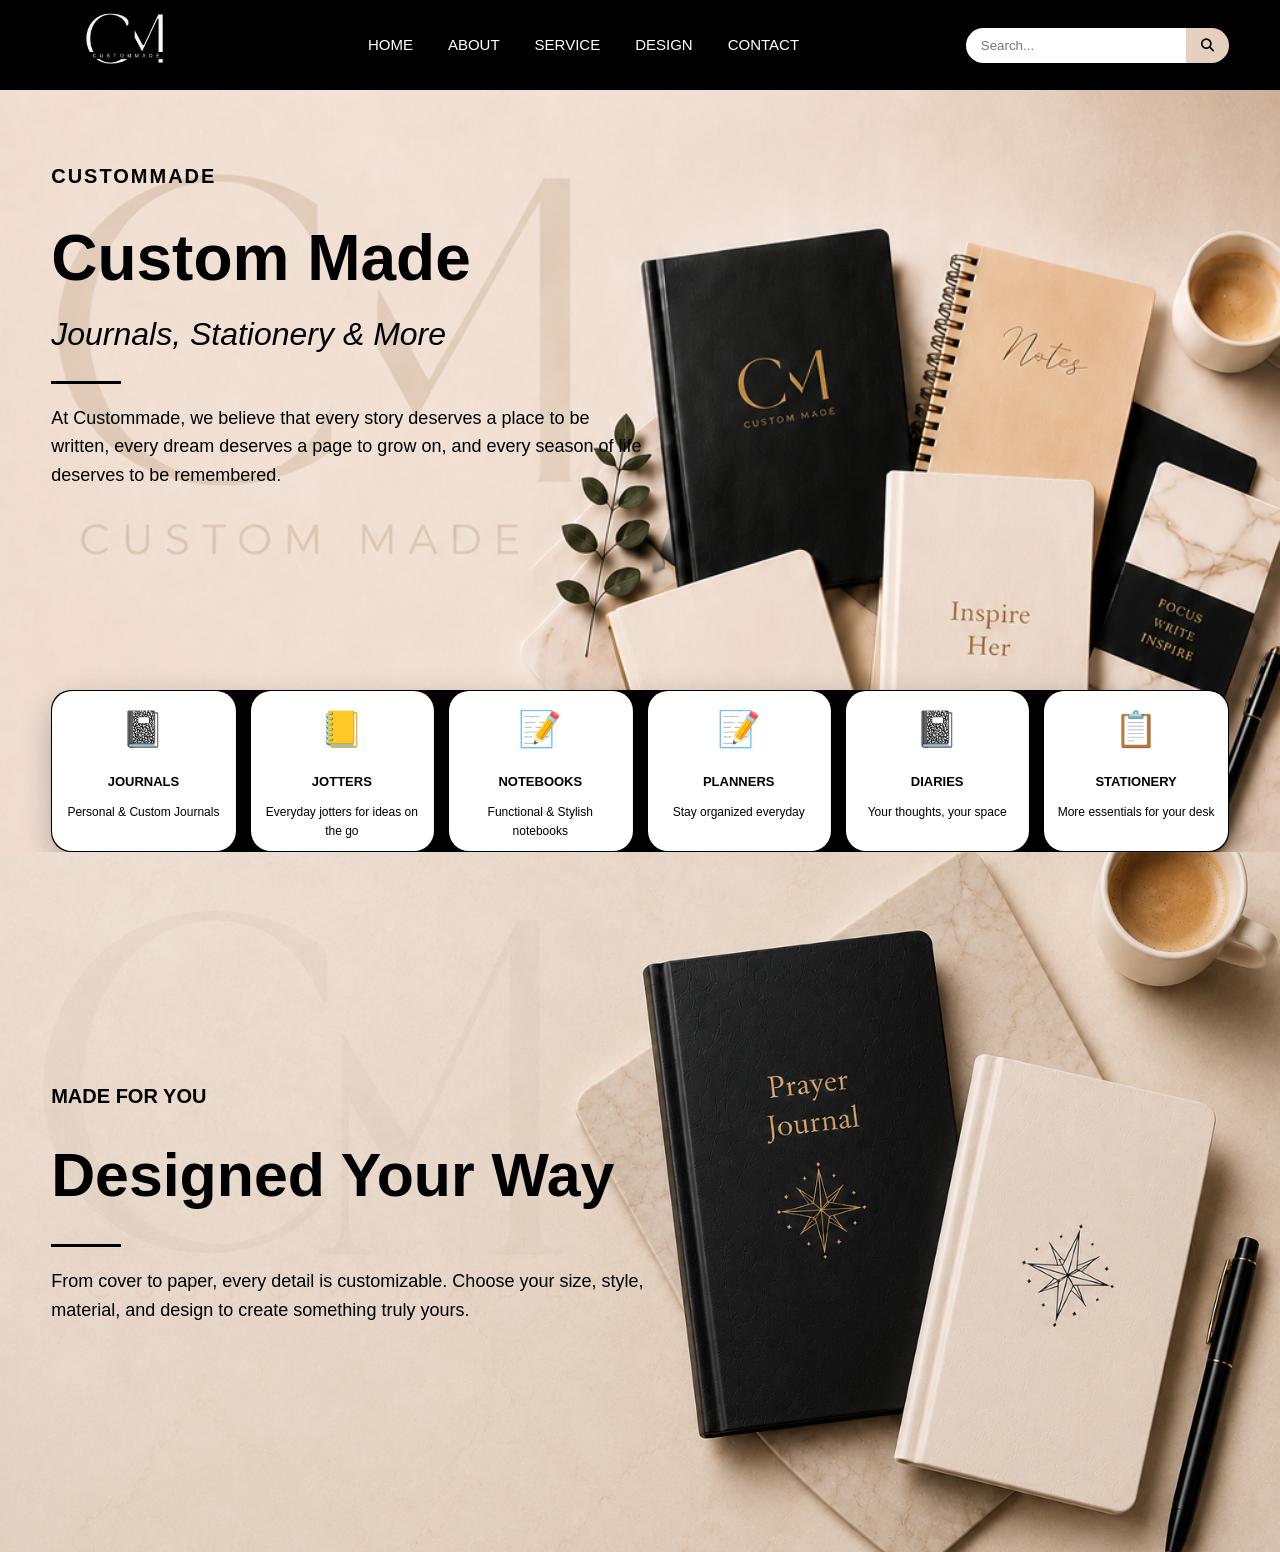
==== commit 49aa9d2d: "Update" ====
--- a/index.html
+++ b/index.html
@@ -13,7 +13,7 @@
         href="https://cdnjs.cloudflare.com/ajax/libs/font-awesome/6.7.2/css/all.min.css">
 </head>
 
-<body>
+<body class="home-page">
 
     <!-- ================= NAVIGATION ================= -->
 
--- a/style.css
+++ b/style.css
@@ -15,6 +15,10 @@
     color:#fff;
     font-family:Arial, Helvetica, sans-serif;
     line-height:1.6;
+}
+
+.home-page{
+    background:#000;
 }
 
 
@@ -179,7 +183,6 @@
 
     background-image:url("CM.png");
     background-size:cover;
-
     background-repeat:no-repeat;
 
     min-height:750px;
@@ -194,6 +197,7 @@
 
     display:flex;
     align-items:center;
+
 
 }
 
@@ -260,7 +264,7 @@
     grid-template-columns:repeat(6,1fr);
 
     gap:15px;
-    background-color:#E5D0C0;
+    background-color:#000;
     padding: 1px;
     border-radius: 20px;
     
@@ -316,11 +320,8 @@
 .design-section{
 
     background-image:url("CM1.png");
-
     background-size:cover;
-
     background-position:center;
-
     background-repeat:no-repeat;
 
     min-height:700px;
@@ -359,7 +360,6 @@
     font-size:18px;
 
 }
-
 
 /*ABOUT HERO*/
 
@@ -730,6 +730,10 @@
 
 }
 
+.categories .category:last-child{
+    grid-column:2;
+}
+
 /*TOP BAR*/
 
 .top-bar{
@@ -1028,7 +1032,33 @@
 
 }
 
-@media (max-width: 680px){
+@media (max-width: 750px){
+
+    .home-page{
+        background:#000 url("CM.png") center center / 100% 100% no-repeat;
+    }
+
+    .home-page .hero{
+        background:#000;
+    }
+
+    .home-page .home-hero,
+    .home-page .design-section{
+        background:transparent;
+    }
+
+    .home-page .design-section{
+        border-top:3px solid #000;
+        margin-top:50px;
+    }
+
+    .home-page .line{
+        background:#000;
+    }
+
+    .stationery{
+        display:none;
+    }
 
     .logo{
         width:120px;
@@ -1054,15 +1084,40 @@
     }
 
     .hero-text p{
-        font-size:16px;
+        font-size:18px;
     }
 
     .stationery{
         margin-top:80px;
     }
 
+    .stationery{
+        margin-top:60px;
+    }
+
+    /* show three stationery cards per row on narrow screens */
     .stationery-grid{
-        grid-template-columns:1fr;
+        grid-template-columns:repeat(3,1fr);
+        gap:8px;
+        padding:4px;
+    }
+
+    .stationery-grid .card{
+        padding:8px;
+    }
+
+    .stationery-grid .icon{
+        font-size:24px;
+        margin-bottom:8px;
+    }
+
+    .stationery-grid .card h3{
+        font-size:12px;
+        margin-bottom:6px;
+    }
+
+    .stationery-grid .card p{
+        font-size:11px;
     }
 
     .design-section{
@@ -1084,12 +1139,33 @@
     }
 
     .desire-text{
-        font-size:16px;
+        font-size:15px;
         margin-bottom:40px;
     }
 
     .values{
-        grid-template-columns:1fr;
+        grid-template-columns:repeat(2,minmax(0,1fr));
+        gap:10px;
+    }
+
+    .value-card{
+        padding:12px 6px;
+        border-radius:12px;
+    }
+
+    .value-card i{
+        font-size:26px;
+        margin-bottom:6px;
+    }
+
+    .value-card h3{
+        font-size:12px;
+        margin-bottom:5px;
+    }
+
+    .value-card p{
+        font-size:11px;
+        line-height:1.3;
     }
 
     .brand-image{
@@ -1101,7 +1177,33 @@
     }
 
     .services-grid{
-        grid-template-columns:1fr;
+        grid-template-columns:repeat(2,minmax(0,1fr));
+        gap:10px;
+    }
+
+    .service-card{
+        padding:15px 8px;
+        border-radius:12px;
+    }
+
+    .service-card .circle{
+        width:55px;
+        height:55px;
+        margin-bottom:10px;
+    }
+
+    .service-card .circle i{
+        font-size:24px;
+    }
+
+    .service-card h3{
+        font-size:14px;
+        margin-bottom:6px;
+    }
+
+    .service-card p{
+        font-size:11px;
+        line-height:1.3;
     }
 
     .services-section .section-title h2{
@@ -1114,8 +1216,26 @@
     }
 
     .categories{
-        grid-template-columns:repeat(2,minmax(0,1fr));
-        gap:12px;
+        grid-template-columns:repeat(3,minmax(0,1fr));
+        gap:8px;
+    }
+
+    .categories .category:last-child{
+        grid-column:2;
+    }
+
+    .category{
+        padding:10px 4px;
+        border-radius:10px;
+    }
+
+    .category i{
+        font-size:22px;
+        margin-bottom:5px;
+    }
+
+    .category p{
+        font-size:10px;
     }
 
     .top-bar{
@@ -1129,11 +1249,25 @@
     }
 
     .products{
-        grid-template-columns:1fr;
-    }
-
-    .card img{
-        height:240px;
+        grid-template-columns:repeat(2,minmax(0,1fr));
+        gap:10px;
+    }
+
+    .products .card img{
+        height:150px;
+    }
+
+    .products .card-content{
+        padding:10px;
+    }
+
+    .products .card h3{
+        font-size:14px;
+    }
+
+    .products .card p,
+    .products .price{
+        font-size:12px;
     }
 
     .cta{
